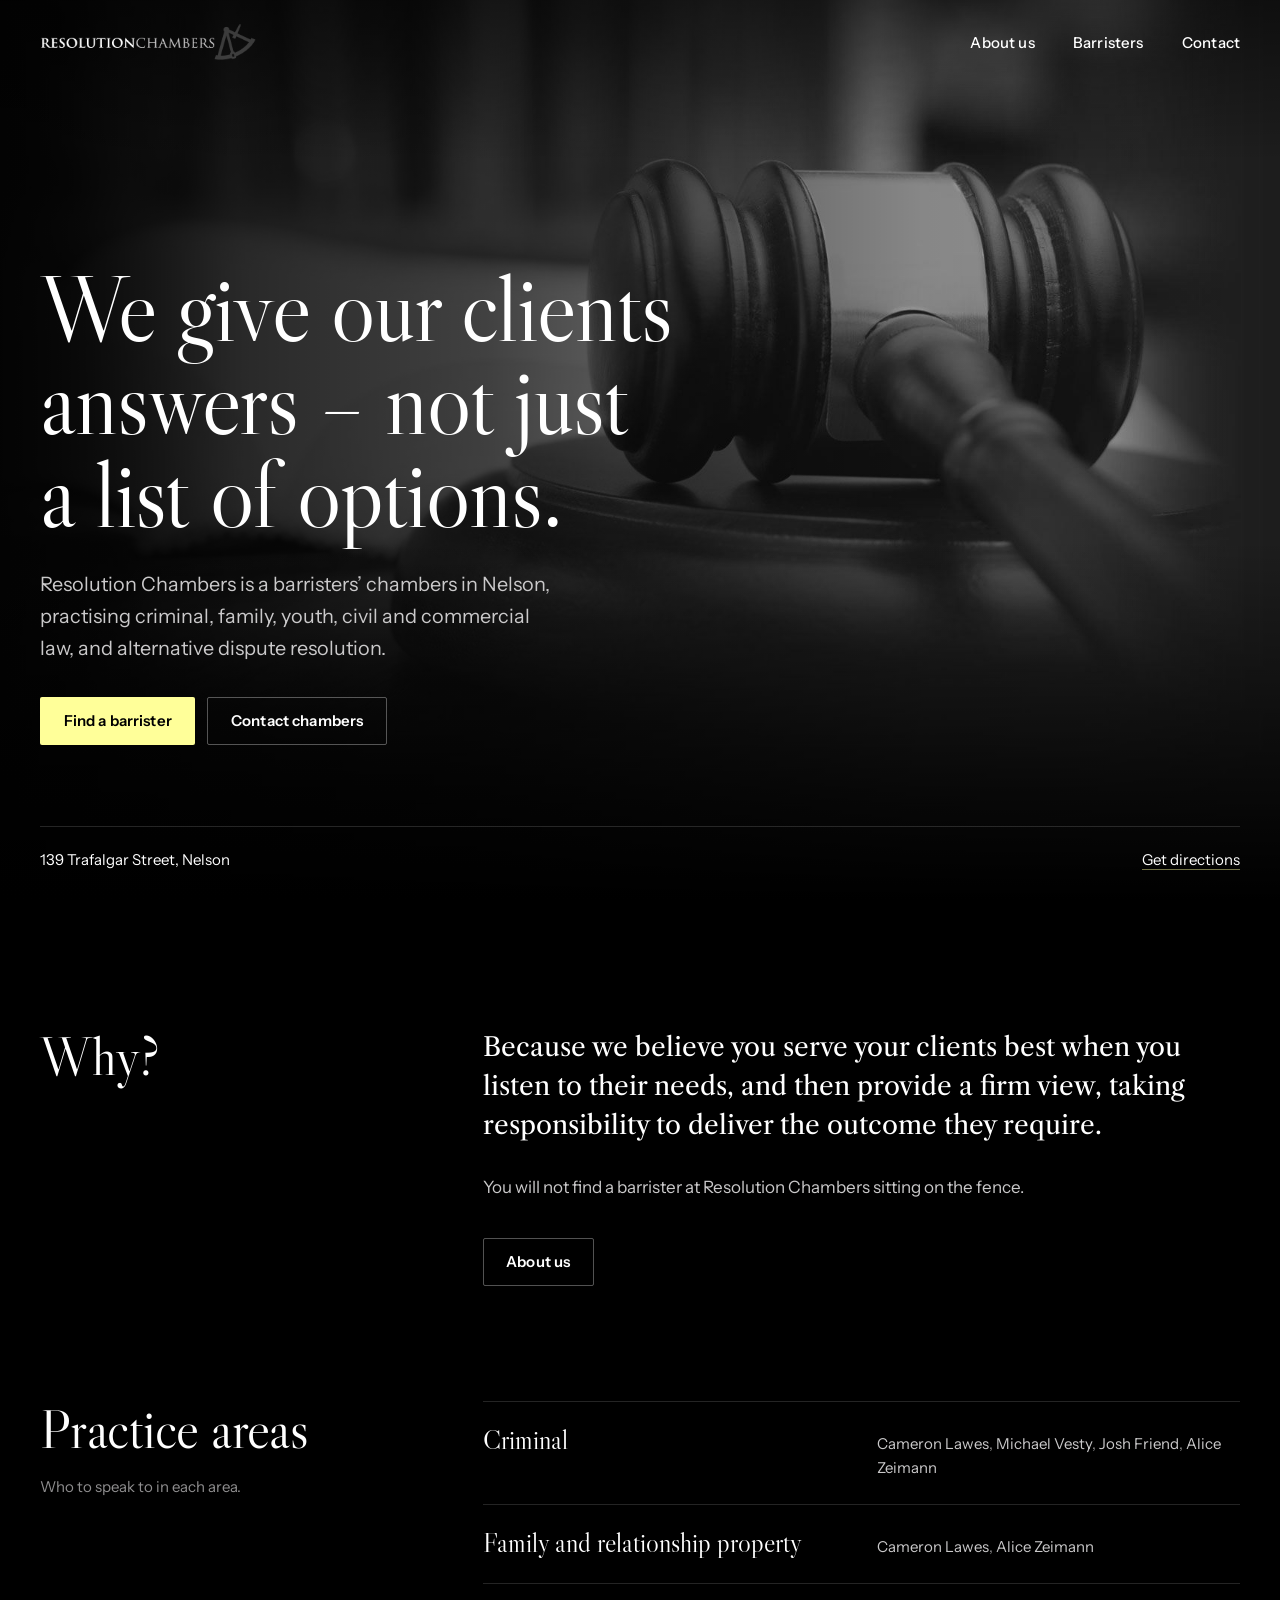
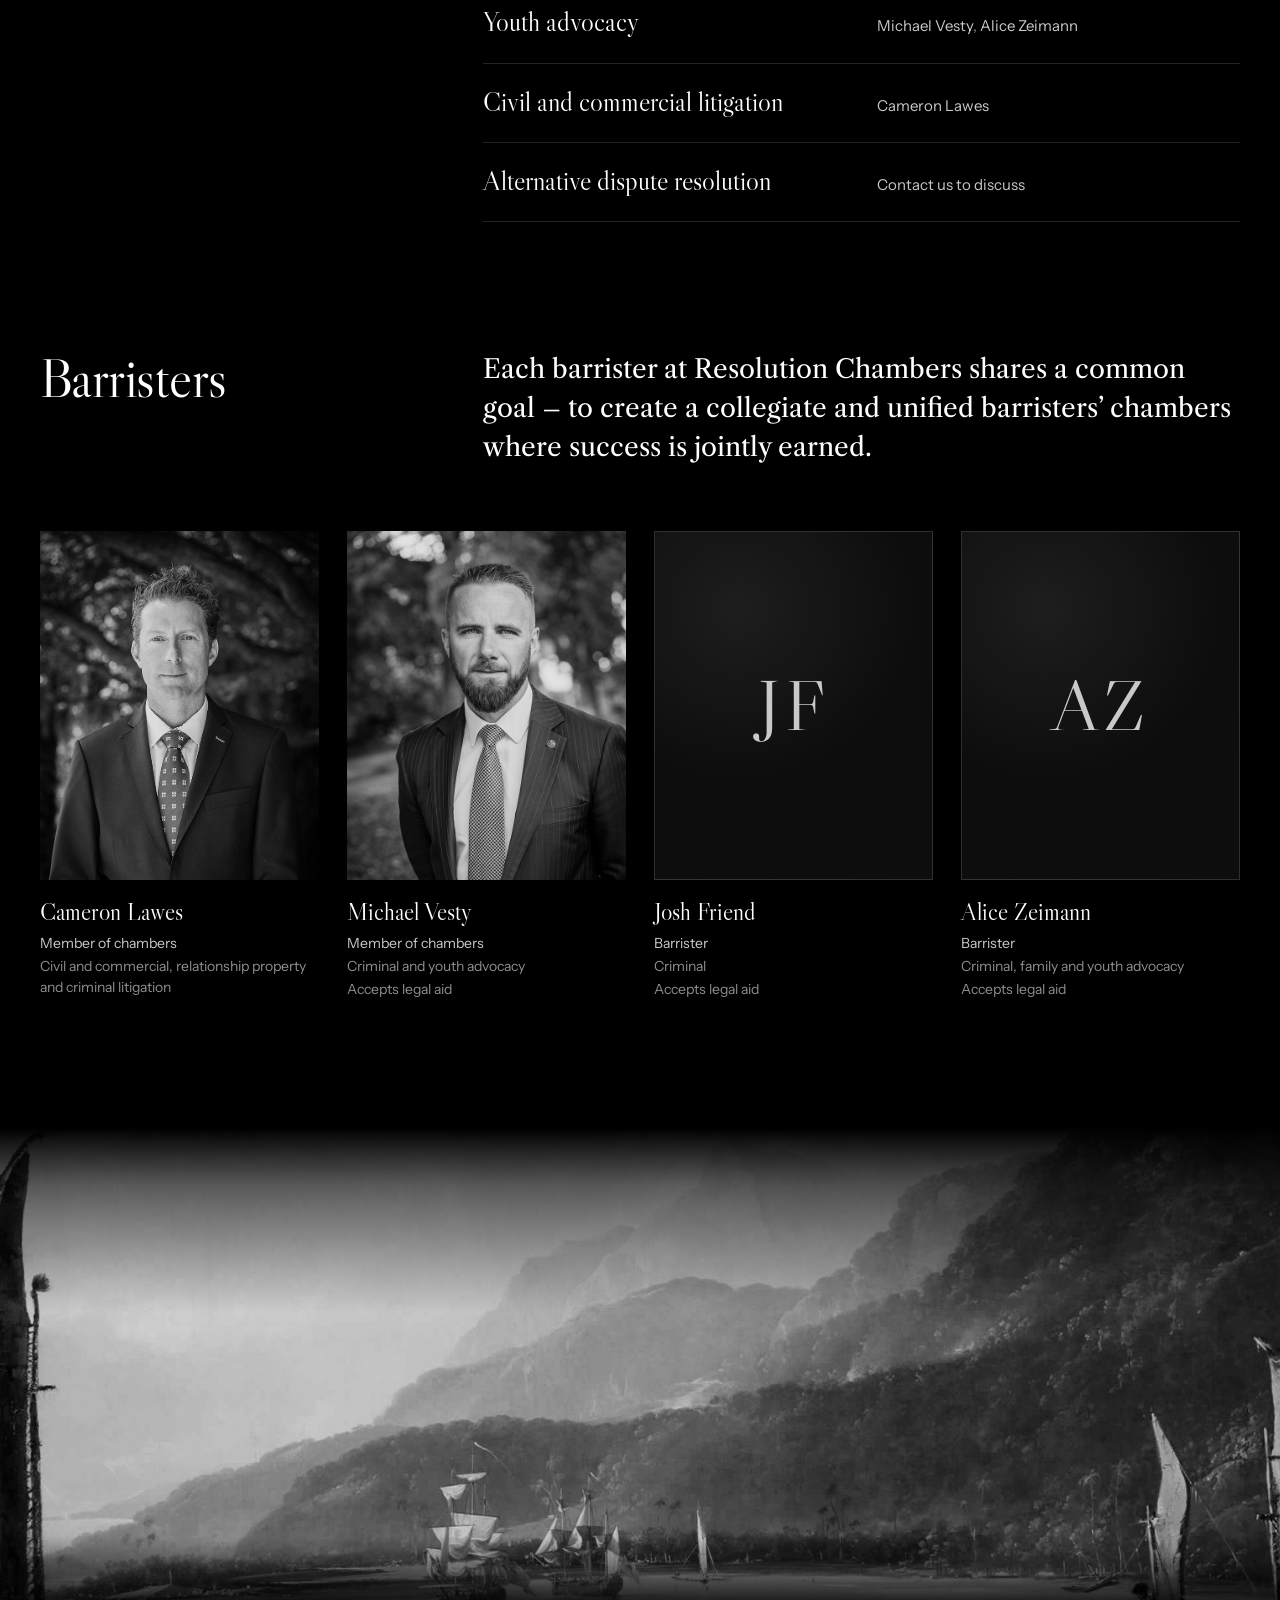
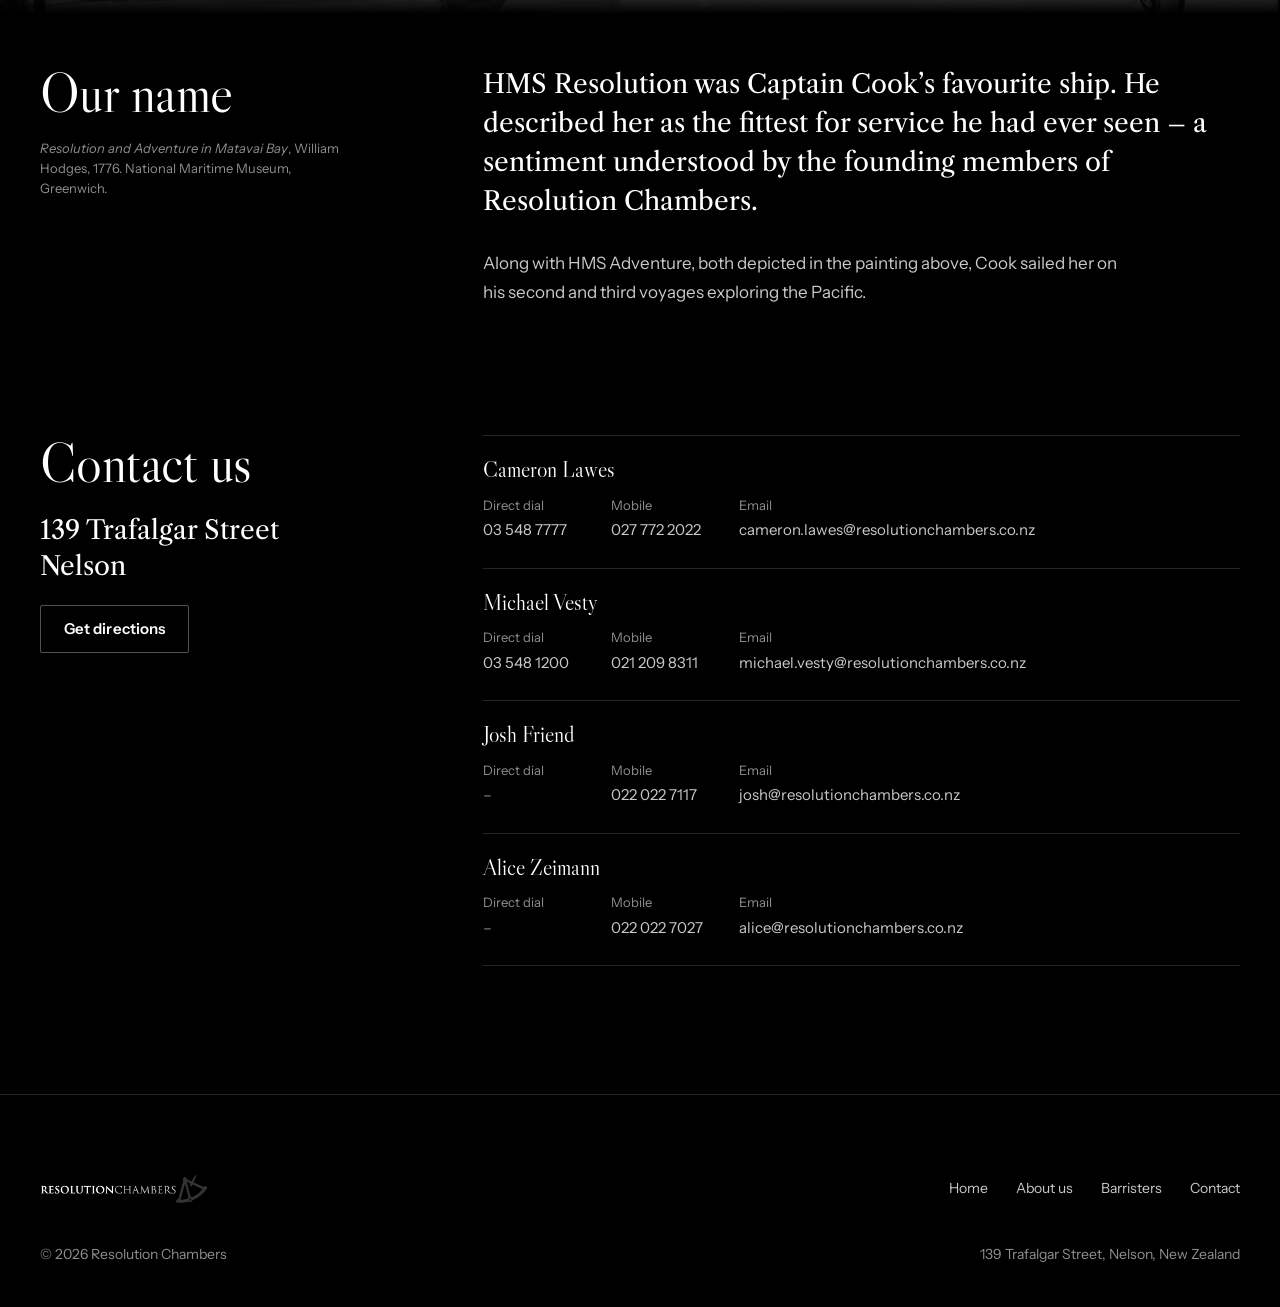
==== index.html @ 5c1d5c44 "Add Resolution Chambers website redesign Static rebuild of resolutionchambers.co.nz keeping the orig" ====
<!doctype html>
<html lang="en-NZ">
<head>
<meta charset="utf-8">
<meta name="viewport" content="width=device-width, initial-scale=1">
<title>Resolution Chambers | Barristers &amp; Lawyers, Nelson NZ</title>
<meta name="description" content="Resolution Chambers, 139 Trafalgar Street, Nelson. Barristers practising criminal, family, youth, civil and commercial law, and alternative dispute resolution.">
<link rel="canonical" href="https://www.resolutionchambers.co.nz/">
<meta property="og:type" content="website">
<meta property="og:site_name" content="Resolution Chambers">
<meta property="og:title" content="Resolution Chambers | Barristers &amp; Lawyers, Nelson NZ">
<meta property="og:description" content="Resolution Chambers, 139 Trafalgar Street, Nelson. Barristers practising criminal, family, youth, civil and commercial law, and alternative dispute resolution.">
<meta property="og:url" content="https://www.resolutionchambers.co.nz/">
<meta property="og:image" content="https://www.resolutionchambers.co.nz/assets/img/gavel.jpg">
<meta name="theme-color" content="#000000">
<meta name="google-site-verification" content="DSrnFOzZJb9479gYQ9J6IkPPPJF0Ms5piNQ1LV9JDBE">
<link rel="icon" href="assets/img/favicon.png" type="image/png">
<link rel="apple-touch-icon" href="assets/img/apple-touch-icon.png">
<link rel="preconnect" href="https://fonts.googleapis.com">
<link rel="preconnect" href="https://fonts.gstatic.com" crossorigin>
<link rel="stylesheet" href="https://fonts.googleapis.com/css2?family=Instrument+Sans:wght@400;500;600&amp;family=Libre+Caslon+Display&amp;family=Libre+Caslon+Text:ital@0;1&amp;display=swap">
<link rel="stylesheet" href="assets/css/site.css">
<script>document.documentElement.classList.add('js');setTimeout(function(){document.documentElement.classList.add('is-ready')},2000);</script>
<script src="assets/js/site.js" defer></script>
<script type="application/ld+json">{"@context": "https://schema.org", "@type": "LegalService", "name": "Resolution Chambers", "url": "https://www.resolutionchambers.co.nz/", "logo": "https://www.resolutionchambers.co.nz/assets/img/logo.png", "image": "https://www.resolutionchambers.co.nz/assets/img/gavel.jpg", "address": {"@type": "PostalAddress", "streetAddress": "139 Trafalgar Street", "addressLocality": "Nelson", "addressCountry": "NZ"}, "knowsAbout": ["Criminal law", "Family law", "Youth advocacy", "Civil litigation", "Commercial litigation", "Alternative dispute resolution"], "employee": [{"@type": "Person", "name": "Cameron Lawes", "url": "https://www.resolutionchambers.co.nz/cameron-lawes/"}, {"@type": "Person", "name": "Michael Vesty", "url": "https://www.resolutionchambers.co.nz/michael-vesty/"}, {"@type": "Person", "name": "Josh Friend", "url": "https://www.resolutionchambers.co.nz/josh-friend/"}, {"@type": "Person", "name": "Alice Zeimann", "url": "https://www.resolutionchambers.co.nz/alice-zeimann/"}]}</script>
</head>
<body>
<a class="skip" href="#main">Skip to content</a>

<header class="site-header" data-header>
  <div class="wrap header-inner">
    <a class="brand" href="./"><img src="assets/img/logo.png" alt="Resolution Chambers" width="600" height="100"></a>
    <nav class="nav" aria-label="Main">
      <ul>
          <li><a href="about-us/">About us</a></li>
          <li><a href="barristers/">Barristers</a></li>
          <li><a href="contact/">Contact</a></li>
      </ul>
    </nav>
    <button class="menu-toggle" type="button" aria-expanded="false" aria-controls="menu" data-menu-toggle>
      <span data-menu-label>Menu</span><span class="menu-icon" aria-hidden="true"></span>
    </button>
  </div>
</header>

<div class="menu" id="menu">
  <ul class="menu-links">
    <li><a href="./" aria-current="page" style="--i:0">Home</a></li>
    <li><a href="about-us/" style="--i:1">About us</a></li>
    <li><a href="barristers/" style="--i:2">Barristers</a></li>
    <li><a href="contact/" style="--i:3">Contact</a></li>
  </ul>
  <div class="menu-foot">
    <address>139 Trafalgar Street, Nelson</address>
    <a class="link" href="https://www.google.com/maps/search/?api=1&amp;query=139+Trafalgar+Street+Nelson+New+Zealand" target="_blank" rel="noopener">Get directions</a>
  </div>
</div>

<main id="main">
  <section class="hero">
    <div class="hero-media"><img src="assets/img/gavel.jpg" alt="" width="1920" height="1200" fetchpriority="high"></div>
    <div class="wrap hero-inner">
      <h1 class="hero-title">
        <span class="line"><span style="--i:0">We give our clients</span></span>
        <span class="line"><span style="--i:1">answers – not just</span></span>
        <span class="line"><span style="--i:2">a list of options.</span></span>
      </h1>
      <p class="hero-sub hero-fade">Resolution Chambers is a barristers’ chambers in Nelson, practising criminal, family, youth, civil and commercial law, and alternative dispute resolution.</p>
      <div class="btn-row hero-actions hero-fade">
        <a class="btn btn--primary" href="#barristers">Find a barrister</a>
        <a class="btn btn--ghost" href="contact/">Contact chambers</a>
      </div>
      <div class="hero-foot hero-fade">
        <address>139 Trafalgar Street, Nelson</address>
        <a class="link" href="https://www.google.com/maps/search/?api=1&amp;query=139+Trafalgar+Street+Nelson+New+Zealand" target="_blank" rel="noopener">Get directions</a>
      </div>
    </div>
  </section>

  <section class="section" aria-labelledby="why-title">
    <div class="wrap">
      <div class="split">
        <div class="split-head"><h2 id="why-title">Why?</h2></div>
        <div>
          <p class="lede">Because we believe you serve your clients best when you listen to their needs, and then provide a firm view, taking responsibility to deliver the outcome they require.</p>
          <div class="prose"><p>You will not find a barrister at Resolution Chambers sitting on the fence.</p></div>
          <div class="btn-row"><a class="btn btn--ghost" href="about-us/">About us</a></div>
        </div>
      </div>
      <div class="split">
        <div class="split-head">
          <h2>Practice areas</h2>
          <p class="note">Who to speak to in each area.</p>
        </div>
        <ul class="areas">
        <li><span class="area-name">Criminal</span><span class="area-who"><a href="cameron-lawes/">Cameron Lawes</a>, <a href="michael-vesty/">Michael Vesty</a>, <a href="josh-friend/">Josh Friend</a>, <a href="alice-zeimann/">Alice Zeimann</a></span></li>
        <li><span class="area-name">Family and relationship property</span><span class="area-who"><a href="cameron-lawes/">Cameron Lawes</a>, <a href="alice-zeimann/">Alice Zeimann</a></span></li>
        <li><span class="area-name">Youth advocacy</span><span class="area-who"><a href="michael-vesty/">Michael Vesty</a>, <a href="alice-zeimann/">Alice Zeimann</a></span></li>
        <li><span class="area-name">Civil and commercial litigation</span><span class="area-who"><a href="cameron-lawes/">Cameron Lawes</a></span></li>
        <li><span class="area-name">Alternative dispute resolution</span><span class="area-who"><a href="contact/">Contact us to discuss</a></span></li>
      </ul>
      </div>
    </div>
  </section>

  <section class="section" id="barristers" aria-labelledby="barristers-title">
    <div class="wrap">
      <div class="split">
        <div class="split-head"><h2 id="barristers-title">Barristers</h2></div>
        <p class="lede">Each barrister at Resolution Chambers shares a common goal – to create a collegiate and unified barristers’ chambers where success is jointly earned.</p>
      </div>
      <ul class="people people--four">
      <li class="person">
        <div class="portrait"><img src="assets/img/cameron-lawes.jpg" alt="" width="667" height="999" loading="lazy"></div>
        <h3 class="person-name"><a href="cameron-lawes/">Cameron Lawes</a></h3>
        <p class="person-role">Member of chambers</p>
        <p class="person-meta">Civil and commercial, relationship property and criminal litigation</p>
      </li>
      <li class="person">
        <div class="portrait"><img src="assets/img/michael-vesty.jpg" alt="" width="664" height="995" loading="lazy"></div>
        <h3 class="person-name"><a href="michael-vesty/">Michael Vesty</a></h3>
        <p class="person-role">Member of chambers</p>
        <p class="person-meta">Criminal and youth advocacy</p>
        <p class="person-meta">Accepts legal aid</p>
      </li>
      <li class="person">
        <!-- No photograph yet: replace this block with <div class="portrait"><img src="assets/img/josh-friend.jpg" alt="" width="800" height="1000"></div> -->
        <div class="portrait portrait--mono" aria-hidden="true"><span>JF</span></div>
        <h3 class="person-name"><a href="josh-friend/">Josh Friend</a></h3>
        <p class="person-role">Barrister</p>
        <p class="person-meta">Criminal</p>
        <p class="person-meta">Accepts legal aid</p>
      </li>
      <li class="person">
        <!-- No photograph yet: replace this block with <div class="portrait"><img src="assets/img/alice-zeimann.jpg" alt="" width="800" height="1000"></div> -->
        <div class="portrait portrait--mono" aria-hidden="true"><span>AZ</span></div>
        <h3 class="person-name"><a href="alice-zeimann/">Alice Zeimann</a></h3>
        <p class="person-role">Barrister</p>
        <p class="person-meta">Criminal, family and youth advocacy</p>
        <p class="person-meta">Accepts legal aid</p>
      </li>
    </ul>
    </div>
  </section>

  <section class="ship" aria-labelledby="ship-title">
    <div class="ship-media">
      <img src="assets/img/resolution-band.jpg" alt="HMS Resolution and HMS Adventure at anchor in Matavai Bay, Tahiti, beneath steep green mountains, with outrigger canoes nearby." width="2000" height="592" loading="lazy">
    </div>
    <div class="wrap split ship-body">
      <div class="split-head">
        <h2 id="ship-title">Our name</h2>
        <p class="caption"><em>Resolution and Adventure in Matavai Bay</em>, William Hodges, 1776. National Maritime Museum, Greenwich.</p>
      </div>
      <div>
        <p class="lede">HMS Resolution was Captain Cook’s favourite ship. He described her as the fittest for service he had ever seen – a sentiment understood by the founding members of Resolution Chambers.</p>
        <div class="prose"><p>Along with HMS Adventure, both depicted in the painting above, Cook sailed her on his second and third voyages exploring the Pacific.</p></div>
      </div>
    </div>
  </section>

  <section class="section" aria-labelledby="contact-title">
    <div class="wrap split">
      <div class="split-head visit">
        <h2 id="contact-title">Contact us</h2>
        <address>139 Trafalgar Street<br>Nelson</address>
        <div class="btn-row"><a class="btn btn--ghost" href="https://www.google.com/maps/search/?api=1&amp;query=139+Trafalgar+Street+Nelson+New+Zealand" target="_blank" rel="noopener">Get directions</a></div>
      </div>
      <div class="directory-wrap">
        <div class="dir-head" aria-hidden="true"><span>Barrister</span><span>Direct dial</span><span>Mobile</span><span>Email</span></div>
        <ul class="directory">
        <li class="dir-row">
          <p class="dir-name"><a href="cameron-lawes/">Cameron Lawes</a></p>
          <p class="dir-item"><span class="dir-label">Direct dial</span><a href="tel:+6435487777">03 548 7777</a></p>
          <p class="dir-item"><span class="dir-label">Mobile</span><a href="tel:+64277722022">027 772 2022</a></p>
          <p class="dir-item dir-item--email"><span class="dir-label">Email</span><a href="mailto:cameron.lawes@resolutionchambers.co.nz">cameron.lawes@resolutionchambers.co.nz</a></p>
        </li>
        <li class="dir-row">
          <p class="dir-name"><a href="michael-vesty/">Michael Vesty</a></p>
          <p class="dir-item"><span class="dir-label">Direct dial</span><a href="tel:+6435481200">03 548 1200</a></p>
          <p class="dir-item"><span class="dir-label">Mobile</span><a href="tel:+64212098311">021 209 8311</a></p>
          <p class="dir-item dir-item--email"><span class="dir-label">Email</span><a href="mailto:michael.vesty@resolutionchambers.co.nz">michael.vesty@resolutionchambers.co.nz</a></p>
        </li>
        <li class="dir-row">
          <p class="dir-name"><a href="josh-friend/">Josh Friend</a></p>
          <p class="dir-item dir-item--empty"><span class="dir-label">Direct dial</span><span>–</span></p>
          <p class="dir-item"><span class="dir-label">Mobile</span><a href="tel:+64220227117">022 022 7117</a></p>
          <p class="dir-item dir-item--email"><span class="dir-label">Email</span><a href="mailto:josh@resolutionchambers.co.nz">josh@resolutionchambers.co.nz</a></p>
        </li>
        <li class="dir-row">
          <p class="dir-name"><a href="alice-zeimann/">Alice Zeimann</a></p>
          <p class="dir-item dir-item--empty"><span class="dir-label">Direct dial</span><span>–</span></p>
          <p class="dir-item"><span class="dir-label">Mobile</span><a href="tel:+64220227027">022 022 7027</a></p>
          <p class="dir-item dir-item--email"><span class="dir-label">Email</span><a href="mailto:alice@resolutionchambers.co.nz">alice@resolutionchambers.co.nz</a></p>
        </li>
        </ul>
      </div>
    </div>
  </section>
</main>

<footer class="site-footer">
  <div class="wrap">
    <div class="footer-top">
      <a class="brand" href="./"><img src="assets/img/logo.png" alt="Resolution Chambers" width="600" height="100" loading="lazy"></a>
      <nav class="footer-nav" aria-label="Footer">
        <ul>
          <li><a href="./">Home</a></li>
          <li><a href="about-us/">About us</a></li>
          <li><a href="barristers/">Barristers</a></li>
          <li><a href="contact/">Contact</a></li>
        </ul>
      </nav>
    </div>
    <div class="footer-bottom">
      <p>© 2026 Resolution Chambers</p>
      <address>139 Trafalgar Street, Nelson, New Zealand</address>
    </div>
  </div>
</footer>
</body>
</html>
---- assets/css/site.css ----
/* ==========================================================================
   Resolution Chambers
   Palette carried over from the original site: black, white, logo grey and
   the pale yellow accent. Yellow is reserved for "you are here" and actions.
   ========================================================================== */

:root {
  --black: #000;
  --raised: #141414;
  --white: #fff;
  --stone: #cac9ca;        /* the grey of "CHAMBERS" in the logo */
  --ash: #8f8e8f;
  --lemon: #ffff99;        /* original accent */
  --rule: rgba(255, 255, 255, 0.14);
  --rule-strong: rgba(255, 255, 255, 0.32);

  --display: "Libre Caslon Display", "Libre Caslon Text", Georgia, "Times New Roman", serif;
  --serif: "Libre Caslon Text", Georgia, "Times New Roman", serif;
  --sans: "Instrument Sans", system-ui, -apple-system, "Segoe UI", Roboto, sans-serif;

  --h1: clamp(2.875rem, 1.5rem + 5.4vw, 6.25rem);
  --h2: clamp(2.125rem, 1.55rem + 2.3vw, 3.5rem);
  --h3: clamp(1.375rem, 1.2rem + 0.6vw, 1.75rem);
  --lede: clamp(1.25rem, 1.1rem + 0.7vw, 1.625rem);

  --wrap: 1240px;
  --gutter: clamp(16px, 4vw, 40px);
  --section: clamp(72px, 10vw, 144px);
  --header-h: 72px;

  --ease-out: cubic-bezier(0.22, 1, 0.36, 1);
  --ease-in: cubic-bezier(0.55, 0, 1, 0.45);
}

@media (min-width: 768px) {
  :root { --header-h: 84px; }
}

/* Base ------------------------------------------------------------------- */

*, *::before, *::after { box-sizing: border-box; }

html {
  -webkit-text-size-adjust: 100%;
  text-size-adjust: 100%;
  background: var(--black);
}

body {
  margin: 0;
  background: var(--black);
  color: var(--stone);
  font: 400 1.0625rem/1.7 var(--sans);
  -webkit-font-smoothing: antialiased;
  -moz-osx-font-smoothing: grayscale;
  overflow-x: clip;
}

img { display: block; max-width: 100%; height: auto; }
a { color: inherit; }
p, figure, blockquote, address { margin: 0; }
address { font-style: normal; }

h1, h2, h3 {
  margin: 0;
  color: var(--white);
  font-family: var(--display);
  font-weight: 400;
  text-wrap: balance;
}

::selection { background: var(--lemon); color: var(--black); }

:focus-visible {
  outline: 2px solid var(--lemon);
  outline-offset: 4px;
  border-radius: 1px;
}

.sr-only {
  position: absolute !important;
  width: 1px; height: 1px;
  padding: 0; margin: -1px;
  overflow: hidden; clip: rect(0 0 0 0);
  white-space: nowrap; border: 0;
}

.skip {
  position: fixed;
  top: 12px; left: 12px;
  z-index: 100;
  padding: 10px 16px;
  background: var(--lemon);
  color: var(--black);
  font-weight: 600;
  text-decoration: none;
  transform: translateY(-160%);
  transition: transform 0.2s var(--ease-out);
}
.skip:focus-visible { transform: none; }

.wrap {
  width: 100%;
  max-width: calc(var(--wrap) + var(--gutter) * 2);
  margin-inline: auto;
  padding-inline: var(--gutter);
}

/* Page-to-page cross-fade (browsers without support just navigate) */
@view-transition { navigation: auto; }
::view-transition-old(root) { animation: vt-out 0.18s var(--ease-in) both; }
::view-transition-new(root) { animation: vt-in 0.36s var(--ease-out) both; }
@keyframes vt-out { to { opacity: 0; } }
@keyframes vt-in { from { opacity: 0; } }

/* Links & buttons ---------------------------------------------------------- */

.link,
.prose a {
  color: var(--white);
  text-decoration: underline;
  text-decoration-thickness: 1px;
  text-underline-offset: 0.24em;
  text-decoration-color: rgba(255, 255, 153, 0.45);
  transition: text-decoration-color 0.2s ease;
}

@media (hover: hover) {
  .link:hover,
  .prose a:hover { text-decoration-color: var(--lemon); }
}

.btn {
  display: inline-flex;
  align-items: center;
  justify-content: center;
  min-height: 48px;
  max-width: 100%;
  padding: 0.8em 1.5em;
  border: 1px solid transparent;
  border-radius: 2px;
  font: 600 0.9375rem/1.2 var(--sans);
  letter-spacing: 0.01em;
  text-decoration: none;
  white-space: nowrap;
  cursor: pointer;
  transition: transform 0.16s var(--ease-out), background-color 0.2s ease, border-color 0.2s ease;
}

.btn:active { transform: translateY(1px) scale(0.985); }

.btn--primary { background: var(--lemon); color: var(--black); }
.btn--ghost { border-color: var(--rule-strong); color: var(--white); }

@media (hover: hover) {
  .btn--primary:hover { background: var(--white); }
  .btn--ghost:hover { border-color: var(--white); background: rgba(255, 255, 255, 0.06); }
}

.btn-row {
  display: flex;
  flex-wrap: wrap;
  gap: 12px;
}

/* Header ------------------------------------------------------------------ */

.site-header {
  position: fixed;
  inset: 0 0 auto;
  z-index: 50;
  view-transition-name: site-header;
}

.site-header::before {
  content: "";
  position: absolute;
  inset: 0;
  z-index: -1;
  background: rgba(0, 0, 0, 0.8);
  -webkit-backdrop-filter: saturate(1.1) blur(14px);
  backdrop-filter: saturate(1.1) blur(14px);
  border-bottom: 1px solid var(--rule);
  opacity: 0;
  transition: opacity 0.35s var(--ease-out);
}

.site-header.is-scrolled::before { opacity: 1; }
.menu-open .site-header::before { opacity: 0; }

.header-inner {
  display: flex;
  align-items: center;
  justify-content: space-between;
  gap: 24px;
  height: var(--header-h);
}

.brand {
  display: inline-flex;
  align-items: center;
  min-height: 44px;
  flex-shrink: 1;
  min-width: 0;
}

.brand img {
  height: 28px;
  width: auto;
}

@media (min-width: 768px) {
  .brand img { height: 36px; }
}

.nav { display: none; }

.nav ul {
  display: flex;
  gap: clamp(24px, 3vw, 44px);
  margin: 0;
  padding: 0;
  list-style: none;
}

.nav a {
  position: relative;
  display: inline-flex;
  align-items: center;
  min-height: 44px;
  color: var(--white);
  font: 500 0.9375rem/1 var(--sans);
  letter-spacing: 0.01em;
  text-decoration: none;
}

/* The original site marked the current page with a yellow underline; kept. */
.nav a::after {
  content: "";
  position: absolute;
  left: 0; right: 0; bottom: 7px;
  height: 2px;
  background: var(--lemon);
  transform: scaleX(0);
  transform-origin: left center;
  transition: transform 0.35s var(--ease-out);
}

.nav a[aria-current]::after { transform: scaleX(1); }

@media (hover: hover) {
  .nav a:hover::after { transform: scaleX(1); }
}

.nav a:active { opacity: 0.7; }

.menu-toggle {
  display: inline-flex;
  align-items: center;
  gap: 12px;
  min-height: 44px;
  margin-right: -4px;
  padding: 0 4px;
  border: 0;
  background: none;
  color: var(--white);
  font: 500 0.9375rem/1 var(--sans);
  cursor: pointer;
}

.menu-icon {
  position: relative;
  width: 22px;
  height: 10px;
}

.menu-icon::before,
.menu-icon::after {
  content: "";
  position: absolute;
  left: 0;
  width: 100%;
  height: 1.5px;
  background: currentColor;
  transition: transform 0.35s var(--ease-out);
}

.menu-icon::before { top: 0; }
.menu-icon::after { bottom: 0; }

.menu-toggle[aria-expanded="true"] .menu-icon::before { transform: translateY(4.25px) rotate(45deg); }
.menu-toggle[aria-expanded="true"] .menu-icon::after { transform: translateY(-4.25px) rotate(-45deg); }

@media (min-width: 768px) {
  .nav { display: block; }
  .menu-toggle { display: none; }
}

/* Mobile menu ------------------------------------------------------------- */

.menu {
  position: fixed;
  inset: 0;
  z-index: 40;
  display: flex;
  flex-direction: column;
  justify-content: space-between;
  gap: 32px;
  padding: calc(var(--header-h) + 24px) var(--gutter) 32px;
  background: var(--black);
  overflow-y: auto;
  opacity: 0;
  visibility: hidden;
  transition: opacity 0.2s var(--ease-in), visibility 0s linear 0.2s;
}

.menu.is-open {
  opacity: 1;
  visibility: visible;
  transition: opacity 0.3s var(--ease-out), visibility 0s;
}

.menu-links {
  margin: 0;
  padding: 0;
  list-style: none;
}

.menu-links a {
  display: inline-block;
  padding: 6px 0;
  color: var(--white);
  font: 400 clamp(2.25rem, 9vw, 3rem)/1.15 var(--display);
  text-decoration: none;
  opacity: 0;
  transform: translateY(14px);
  transition: opacity 0.2s var(--ease-in), transform 0.2s var(--ease-in);
}

.menu-links a[aria-current] {
  text-decoration: underline;
  text-decoration-color: var(--lemon);
  text-decoration-thickness: 2px;
  text-underline-offset: 0.2em;
}

.menu.is-open .menu-links a {
  opacity: 1;
  transform: none;
  transition: opacity 0.5s var(--ease-out), transform 0.5s var(--ease-out);
  transition-delay: calc(var(--i, 0) * 45ms + 60ms);
}

.menu-foot {
  display: grid;
  gap: 16px;
  padding-top: 24px;
  border-top: 1px solid var(--rule);
  font-size: 0.9375rem;
}

@media (min-width: 768px) {
  .menu { display: none; }
}

/* Hero -------------------------------------------------------------------- */

.hero {
  position: relative;
  isolation: isolate;
  display: flex;
  align-items: flex-end;
  min-height: max(620px, min(100svh, 1000px));
  overflow: hidden;
}

.hero-media {
  position: absolute;
  inset: 0;
  z-index: -1;
}

.hero-media img {
  width: 100%;
  height: 100%;
  object-fit: cover;
  object-position: 72% 30%;
}

.hero-media::after {
  content: "";
  position: absolute;
  inset: 0;
  background:
    linear-gradient(180deg, rgba(0, 0, 0, 0.55) 0%, rgba(0, 0, 0, 0) 20%, rgba(0, 0, 0, 0.35) 55%, #000 100%),
    linear-gradient(90deg, rgba(0, 0, 0, 0.7) 0%, rgba(0, 0, 0, 0.25) 60%, rgba(0, 0, 0, 0) 100%);
}

@media (min-width: 900px) {
  .hero-media::after {
    background:
      linear-gradient(180deg, rgba(0, 0, 0, 0.5) 0%, rgba(0, 0, 0, 0) 18%, rgba(0, 0, 0, 0) 60%, #000 100%),
      linear-gradient(90deg, rgba(0, 0, 0, 0.9) 0%, rgba(0, 0, 0, 0.62) 38%, rgba(0, 0, 0, 0.1) 72%, rgba(0, 0, 0, 0) 100%);
  }
}

.hero-inner {
  padding-top: calc(var(--header-h) + 48px);
}

.hero-title {
  font-size: var(--h1);
  line-height: 1;
  letter-spacing: -0.012em;
  text-wrap: initial;
}

.hero-title .line {
  display: block;
  overflow: hidden;
  padding-bottom: 0.1em;
  margin-bottom: -0.1em;
}

.hero-title .line > span { display: block; }

.hero-sub {
  max-width: 40ch;
  margin-top: 28px;
  font-size: clamp(1.0625rem, 1rem + 0.3vw, 1.25rem);
  line-height: 1.6;
}

.hero-actions { margin-top: 32px; }

.hero-foot {
  display: flex;
  flex-wrap: wrap;
  justify-content: space-between;
  gap: 8px 24px;
  margin-top: clamp(56px, 9vh, 104px);
  padding: 20px 0 28px;
  border-top: 1px solid var(--rule);
  font-size: 0.9375rem;
}

.hero-foot address { color: var(--white); }

/* Hero entrance: the one orchestrated moment on the site */
.js .hero-title .line > span { transform: translateY(105%); }
.js .hero-fade { opacity: 0; transform: translateY(10px); }
.js .hero-media img { transform: scale(1.06); }

.js.is-ready .hero-title .line > span {
  transform: none;
  transition: transform 1.1s var(--ease-out);
  transition-delay: calc(var(--i, 0) * 90ms + 80ms);
}

.js.is-ready .hero-fade {
  opacity: 1;
  transform: none;
  transition: opacity 0.9s var(--ease-out) 0.55s, transform 0.9s var(--ease-out) 0.55s;
}

.js.is-ready .hero-media img {
  transform: none;
  transition: transform 2.6s var(--ease-out);
}

/* Inner page head --------------------------------------------------------- */

.page-head {
  position: relative;
  isolation: isolate;
  display: flex;
  align-items: flex-end;
  min-height: clamp(400px, 60vh, 620px);
  padding: calc(var(--header-h) + 48px) 0 clamp(48px, 6vw, 80px);
  overflow: hidden;
}

.page-head-media {
  position: absolute;
  inset: 0;
  z-index: -1;
}

.page-head-media img {
  width: 100%;
  height: 100%;
  object-fit: cover;
  object-position: 0% 40%;
  transform: scaleX(-1);   /* puts the scales on the right, away from the text */
}

.page-head-media::after {
  content: "";
  position: absolute;
  inset: 0;
  background: linear-gradient(180deg, rgba(0, 0, 0, 0.35) 0%, rgba(0, 0, 0, 0) 40%, #000 100%);
}

.page-head h1 {
  font-size: var(--h1);
  line-height: 1;
  letter-spacing: -0.012em;
}

.page-head .lede { margin-top: 24px; max-width: 30em; }

/* Sections & editorial grid ---------------------------------------------- */

.section { padding-block: var(--section); }
.section + .section { padding-top: 0; }
.page-head + .section { padding-top: clamp(40px, 6vw, 88px); }

[id] { scroll-margin-top: calc(var(--header-h) + 16px); }

@media (prefers-reduced-motion: no-preference) {
  html { scroll-behavior: smooth; }
}

.split {
  display: grid;
  gap: 28px 64px;
}

.split + .split { margin-top: clamp(72px, 9vw, 128px); }

@media (min-width: 960px) {
  .split { grid-template-columns: minmax(0, 4fr) minmax(0, 8fr); }
}

.split-head h2 {
  font-size: var(--h2);
  line-height: 1.05;
  letter-spacing: -0.01em;
}

.split-head .note {
  margin-top: 16px;
  max-width: 30ch;
  color: var(--ash);
  font-size: 0.9375rem;
}

.lede {
  color: var(--white);
  font-family: var(--serif);
  font-size: var(--lede);
  line-height: 1.5;
  max-width: 32em;
}

.prose { max-width: 38em; }
.prose p + p,
.prose p + ul,
.prose ul + p { margin-top: 1.1em; }
.lede + .prose { margin-top: 28px; }
.prose + .btn-row,
.lede + .btn-row { margin-top: 36px; }

.prose h2 {
  margin: 2.2em 0 0.7em;
  font-size: var(--h3);
  line-height: 1.2;
}

.prose > h2:first-child { margin-top: 0; }

.prose ul {
  margin: 0;
  padding: 0;
  list-style: none;
}

.prose li {
  position: relative;
  padding-left: 1.4em;
}

.prose li + li { margin-top: 0.6em; }

.prose li::before {
  content: "";
  position: absolute;
  left: 0;
  top: 0.85em;
  width: 0.7em;
  height: 1px;
  background: var(--ash);
}

/* Practice areas ----------------------------------------------------------- */

.areas {
  margin: 0;
  padding: 0;
  list-style: none;
  border-top: 1px solid var(--rule);
}

.areas li {
  display: grid;
  gap: 6px 32px;
  padding: 22px 0 24px;
  border-bottom: 1px solid var(--rule);
}

@media (min-width: 640px) {
  .areas li {
    grid-template-columns: minmax(0, 1fr) minmax(0, 1fr);
    align-items: baseline;
  }
}

.area-name {
  color: var(--white);
  font: 400 var(--h3)/1.2 var(--display);
}

.area-who {
  color: var(--ash);
  font-size: 0.9375rem;
  line-height: 1.6;
}

.area-who a {
  color: var(--stone);
  text-decoration: none;
  background-image: linear-gradient(var(--lemon), var(--lemon));
  background-size: 0% 1px;
  background-position: 0 100%;
  background-repeat: no-repeat;
  transition: background-size 0.3s var(--ease-out);
}

@media (hover: hover) {
  .area-who a:hover { color: var(--white); background-size: 100% 1px; }
}

/* Barristers --------------------------------------------------------------- */

.people {
  display: grid;
  grid-template-columns: repeat(2, minmax(0, 1fr));
  gap: 44px 16px;
  margin: 0;
  padding: 0;
  list-style: none;
}

@media (min-width: 900px) {
  .people { gap: 56px 28px; }
  .people--four { grid-template-columns: repeat(4, minmax(0, 1fr)); }
  .people--three { grid-template-columns: repeat(3, minmax(0, 1fr)); }
}

.split + .people { margin-top: clamp(40px, 5vw, 64px); }

.person { position: relative; }

.portrait {
  position: relative;
  aspect-ratio: 4 / 5;
  overflow: hidden;
  background: var(--raised);
}

.portrait img {
  width: 100%;
  height: 100%;
  object-fit: cover;
  object-position: 50% 14%;
  filter: brightness(0.9);
  transition: filter 0.5s var(--ease-out);
}

/* Stand-in for barristers without a photograph yet */
.portrait--mono {
  display: grid;
  place-items: center;
  border: 1px solid var(--rule);
  background:
    radial-gradient(90% 70% at 30% 22%, rgba(255, 255, 255, 0.07) 0%, rgba(255, 255, 255, 0) 70%),
    #0d0d0d;
}

.portrait--mono span {
  color: var(--stone);
  font: 400 clamp(2.5rem, 7vw, 4.5rem)/1 var(--display);
  letter-spacing: 0.06em;
}

.person-name {
  margin-top: 18px;
  font-size: clamp(1.25rem, 1.1rem + 0.5vw, 1.625rem);
  line-height: 1.2;
}

.person-name a {
  color: var(--white);
  text-decoration: none;
  text-decoration-thickness: 1px;
  text-underline-offset: 0.2em;
  text-decoration-color: var(--lemon);
}

.person-name a::after {
  content: "";
  position: absolute;
  inset: 0;
}

.person-role {
  margin-top: 6px;
  color: var(--stone);
  font-size: 0.875rem;
  line-height: 1.5;
}

.person-meta {
  margin-top: 2px;
  color: var(--ash);
  font-size: 0.875rem;
  line-height: 1.5;
}

@media (hover: hover) {
  .person:hover .portrait img { filter: brightness(1); }
  .person:hover .person-name a { text-decoration-line: underline; }
}

.person:has(a:focus-visible) .portrait { outline: 2px solid var(--lemon); outline-offset: 4px; }
.person-name a:focus-visible { outline: none; }

/* The ship ----------------------------------------------------------------- */

.ship-media {
  position: relative;
  height: clamp(240px, 38vw, 580px);
}

.ship-media img {
  width: 100%;
  height: 100%;
  object-fit: cover;
  object-position: 40% 70%;
  filter: brightness(0.8) contrast(1.06);
}

.ship-media::after {
  content: "";
  position: absolute;
  inset: 0;
  background: linear-gradient(180deg, #000 0%, rgba(0, 0, 0, 0.55) 12%, rgba(0, 0, 0, 0) 38%, rgba(0, 0, 0, 0) 84%, #000 100%);
}

.caption {
  margin-top: 16px;
  max-width: 34ch;
  color: var(--ash);
  font-size: 0.8125rem;
  line-height: 1.55;
}

.ship-body { padding-top: clamp(32px, 4vw, 56px); }

/* Directory of direct lines ---------------------------------------------- */

.directory-wrap { container-type: inline-size; }

.directory {
  margin: 0;
  padding: 0;
  list-style: none;
  border-top: 1px solid var(--rule);
}

.dir-head { display: none; }

.dir-row {
  display: grid;
  grid-template-columns: repeat(2, minmax(0, 1fr));
  gap: 12px 16px;
  padding: 20px 0 22px;
  border-bottom: 1px solid var(--rule);
}

.dir-name {
  grid-column: 1 / -1;
  color: var(--white);
  font: 400 1.375rem/1.25 var(--display);
}

.dir-name a { text-decoration: none; }

@media (hover: hover) {
  .dir-name a:hover {
    text-decoration: underline;
    text-decoration-color: var(--lemon);
    text-decoration-thickness: 1px;
    text-underline-offset: 0.2em;
  }
}

.dir-item {
  display: grid;
  min-width: 0;
  font-size: 0.9375rem;
  line-height: 1.5;
}

.dir-item--email { grid-column: 1 / -1; }
.dir-item--empty { display: none; }

.dir-label {
  color: var(--ash);
  font-size: 0.8125rem;
}

.dir-item a {
  justify-self: start;
  padding-block: 4px;
  color: var(--stone);
  text-decoration: none;
  overflow-wrap: anywhere;
}

@media (hover: hover) {
  .dir-item a:hover {
    color: var(--white);
    text-decoration: underline;
    text-decoration-color: var(--lemon);
    text-underline-offset: 0.22em;
  }
}

@container (min-width: 540px) {
  .dir-row { grid-template-columns: 7rem 7rem minmax(0, 1fr); }
  .dir-item--email { grid-column: auto; }
  .dir-item--empty { display: grid; color: var(--ash); }
}

@container (min-width: 760px) {
  .dir-head,
  .dir-row {
    display: grid;
    grid-template-columns: minmax(0, 1fr) 7rem 7rem 19.5rem;
    gap: 24px;
    align-items: center;
  }

  .dir-head {
    padding: 0 0 12px;
    color: var(--ash);
    font-size: 0.8125rem;
  }

  .directory { border-top: 0; }
  .dir-head { border-bottom: 1px solid var(--rule); }
  .dir-row { padding: 16px 0; }
  .dir-name { grid-column: auto; font-size: 1.25rem; }
  .dir-item--email { grid-column: auto; }
  .dir-item--empty { display: grid; color: var(--ash); }
  .dir-label { position: absolute; width: 1px; height: 1px; overflow: hidden; clip: rect(0 0 0 0); white-space: nowrap; }
}

.visit {
  display: grid;
  gap: 20px;
  align-content: start;
}

.visit address {
  color: var(--white);
  font: 400 var(--lede)/1.4 var(--serif);
}

/* Contact page map --------------------------------------------------------- */

.map {
  position: relative;
  aspect-ratio: 4 / 3;
  overflow: hidden;
  border: 1px solid var(--rule);
  background: var(--raised);
}

@media (min-width: 960px) {
  .map { aspect-ratio: 16 / 10; }
}

.map iframe {
  position: absolute;
  inset: 0;
  width: 100%;
  height: 100%;
  border: 0;
  filter: grayscale(1) invert(0.9) contrast(0.9) brightness(0.95);
}

/* Profile ------------------------------------------------------------------ */

.profile {
  padding-top: calc(var(--header-h) + clamp(28px, 5vw, 64px));
  padding-bottom: var(--section);
}

.crumbs {
  margin-bottom: clamp(28px, 5vw, 56px);
  color: var(--ash);
  font-size: 0.875rem;
}

.crumbs ol {
  display: flex;
  flex-wrap: wrap;
  gap: 8px;
  margin: 0;
  padding: 0;
  list-style: none;
}

.crumbs li + li::before {
  content: "/";
  margin-right: 8px;
  color: var(--rule-strong);
}

.crumbs a {
  color: var(--stone);
  text-decoration: none;
}

@media (hover: hover) {
  .crumbs a:hover { color: var(--white); text-decoration: underline; text-decoration-color: var(--lemon); text-underline-offset: 0.22em; }
}

.profile-grid {
  display: grid;
  gap: 40px;
  grid-template-areas: "intro" "aside" "body";
}

.profile-intro { grid-area: intro; }
.profile-aside { grid-area: aside; }
.profile-body { grid-area: body; }

@media (min-width: 960px) {
  .profile-grid {
    grid-template-columns: minmax(0, 4fr) minmax(0, 7fr);
    grid-template-areas:
      "aside intro"
      "aside body";
    grid-template-rows: auto 1fr;
    column-gap: clamp(56px, 7vw, 112px);
    row-gap: 48px;
  }

  .profile-aside {
    position: sticky;
    top: calc(var(--header-h) + 28px);
    align-self: start;
  }
}

.profile-intro h1 {
  font-size: clamp(2.75rem, 1.5rem + 4.4vw, 5.25rem);
  line-height: 1;
  letter-spacing: -0.012em;
}

.profile-role {
  margin-top: 14px;
  color: var(--stone);
  font-size: 1.0625rem;
}

.profile-intro .btn-row { margin-top: 28px; }

.practice {
  margin-top: 36px;
}

.practice h2 {
  margin-bottom: 12px;
  color: var(--ash);
  font: 500 0.875rem/1.4 var(--sans);
}

.practice ul {
  margin: 0;
  padding: 0;
  list-style: none;
  border-top: 1px solid var(--rule);
}

.practice li {
  padding: 12px 0;
  border-bottom: 1px solid var(--rule);
  color: var(--white);
  font: 400 1.25rem/1.35 var(--serif);
}

.profile-aside .portrait { aspect-ratio: 1 / 1.07; max-width: 320px; }

@media (min-width: 960px) {
  .profile-aside .portrait { max-width: none; }
}
.profile-aside .portrait img { object-position: 50% 20%; filter: none; }

.contact-list {
  margin: 24px 0 0;
  border-top: 1px solid var(--rule);
}

.contact-list div {
  display: flex;
  flex-wrap: wrap;
  gap: 2px 16px;
  padding: 10px 0;
  border-bottom: 1px solid var(--rule);
  font-size: 0.9375rem;
}

.contact-list dt {
  flex: 0 0 6.5em;
  color: var(--ash);
}

.contact-list dd {
  flex: 1 1 max-content;
  margin: 0;
  min-width: 0;
  overflow-wrap: anywhere;
}

.contact-list a {
  color: var(--stone);
  text-decoration: none;
}

@media (hover: hover) {
  .contact-list a:hover { color: var(--white); text-decoration: underline; text-decoration-color: var(--lemon); text-underline-offset: 0.22em; }
}

.legal-aid {
  margin-top: 16px;
  color: var(--stone);
  font-size: 0.9375rem;
}

.profile-aside .btn-row { margin-top: 24px; }

/* Quick-contact buttons: top of the page on phones, beside the photo on desktop */
.only-wide { display: none; }

@media (min-width: 960px) {
  .only-narrow { display: none; }
  .only-wide { display: flex; }
}

.others {
  margin-top: var(--section);
  padding-top: clamp(48px, 6vw, 72px);
  border-top: 1px solid var(--rule);
}

.others h2 {
  margin-bottom: clamp(28px, 4vw, 44px);
  font-size: var(--h3);
}

/* Footer ------------------------------------------------------------------- */

.site-footer {
  padding: clamp(48px, 6vw, 72px) 0 40px;
  border-top: 1px solid var(--rule);
  font-size: 0.875rem;
}

.footer-top {
  display: flex;
  flex-wrap: wrap;
  align-items: center;
  justify-content: space-between;
  gap: 24px 40px;
}

.footer-top .brand img { height: 28px; }

.footer-nav ul {
  display: flex;
  flex-wrap: wrap;
  gap: 4px 28px;
  margin: 0;
  padding: 0;
  list-style: none;
}

.footer-nav a {
  display: inline-flex;
  align-items: center;
  min-height: 44px;
  color: var(--stone);
  text-decoration: none;
}

@media (hover: hover) {
  .footer-nav a:hover { color: var(--white); }
}

.footer-bottom {
  display: flex;
  flex-wrap: wrap;
  justify-content: space-between;
  gap: 8px 24px;
  margin-top: 32px;
  color: var(--ash);
}

/* Reduced motion ----------------------------------------------------------- */

@media (prefers-reduced-motion: reduce) {
  @view-transition { navigation: none; }

  *, *::before, *::after {
    transition-duration: 0.01ms !important;
    transition-delay: 0s !important;
    animation-duration: 0.01ms !important;
  }

  .js .hero-title .line > span,
  .js .hero-fade,
  .js .hero-media img {
    opacity: 1;
    transform: none;
  }
}
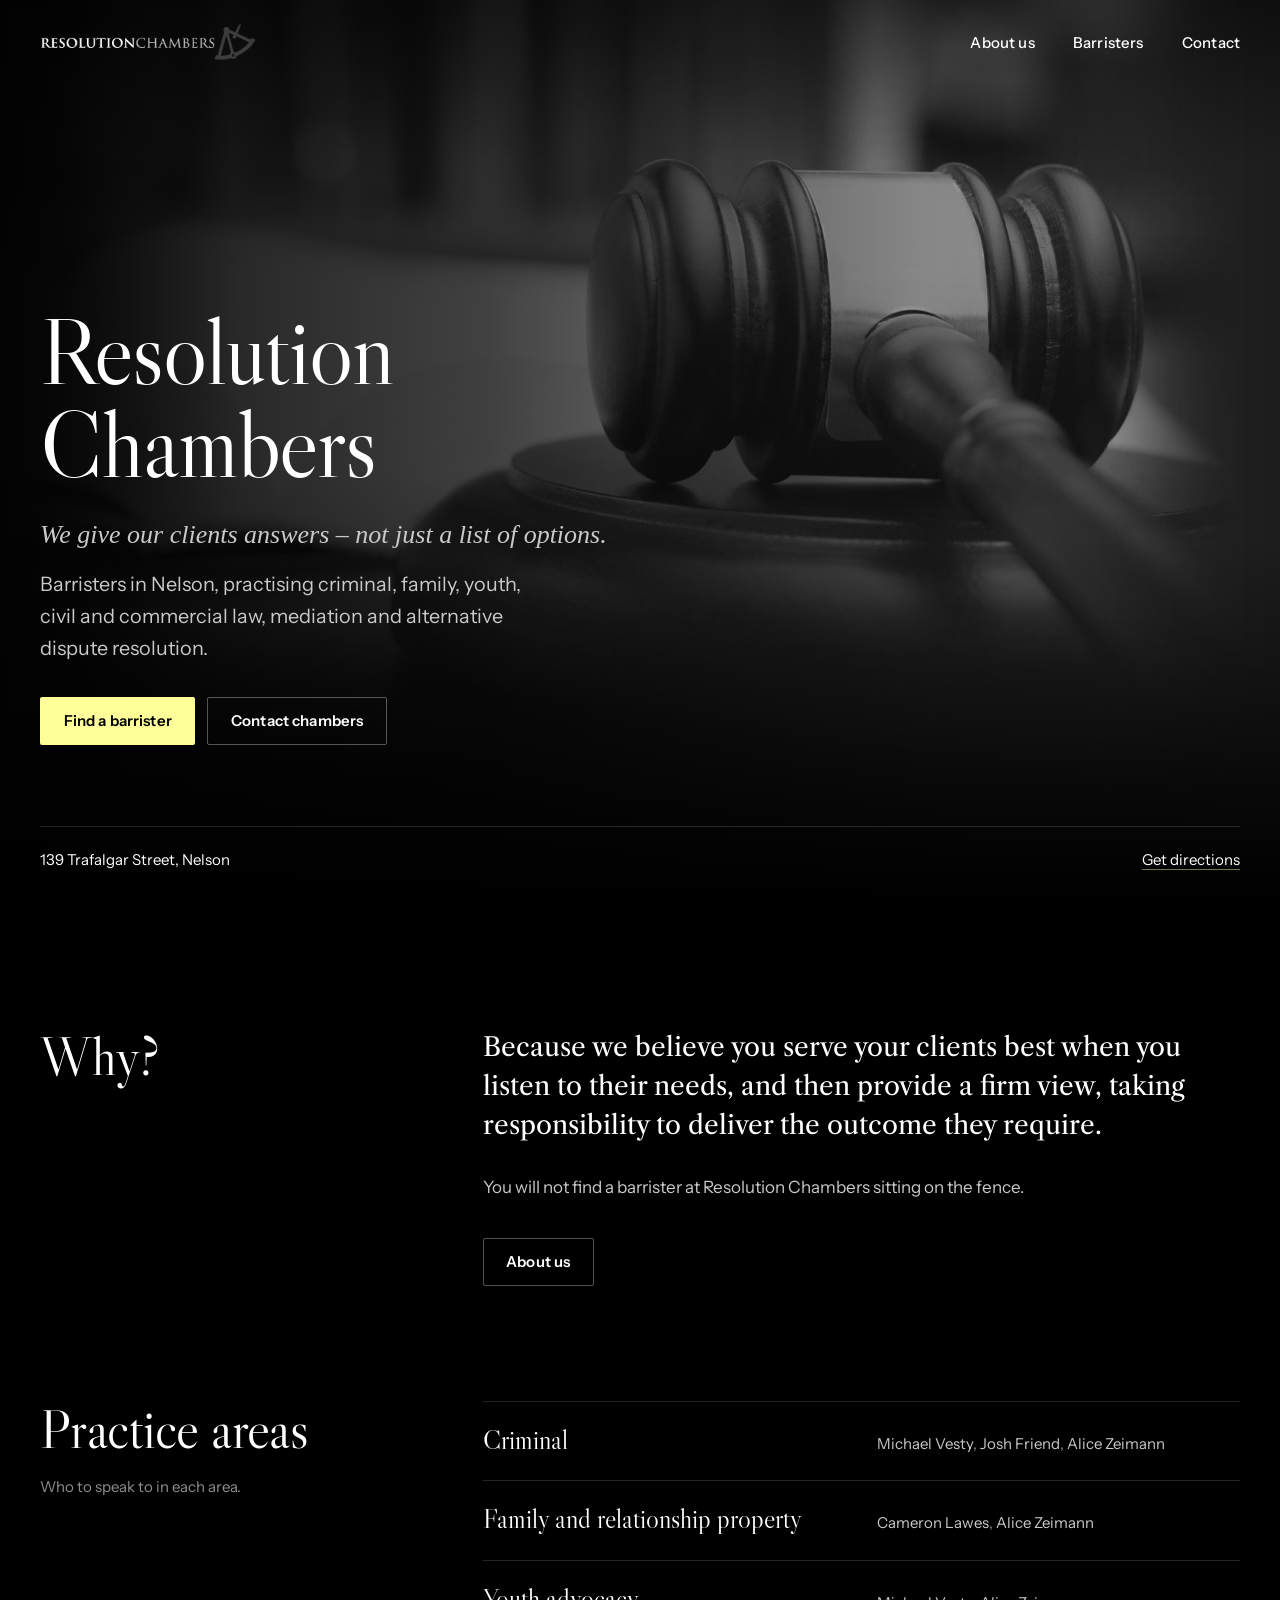
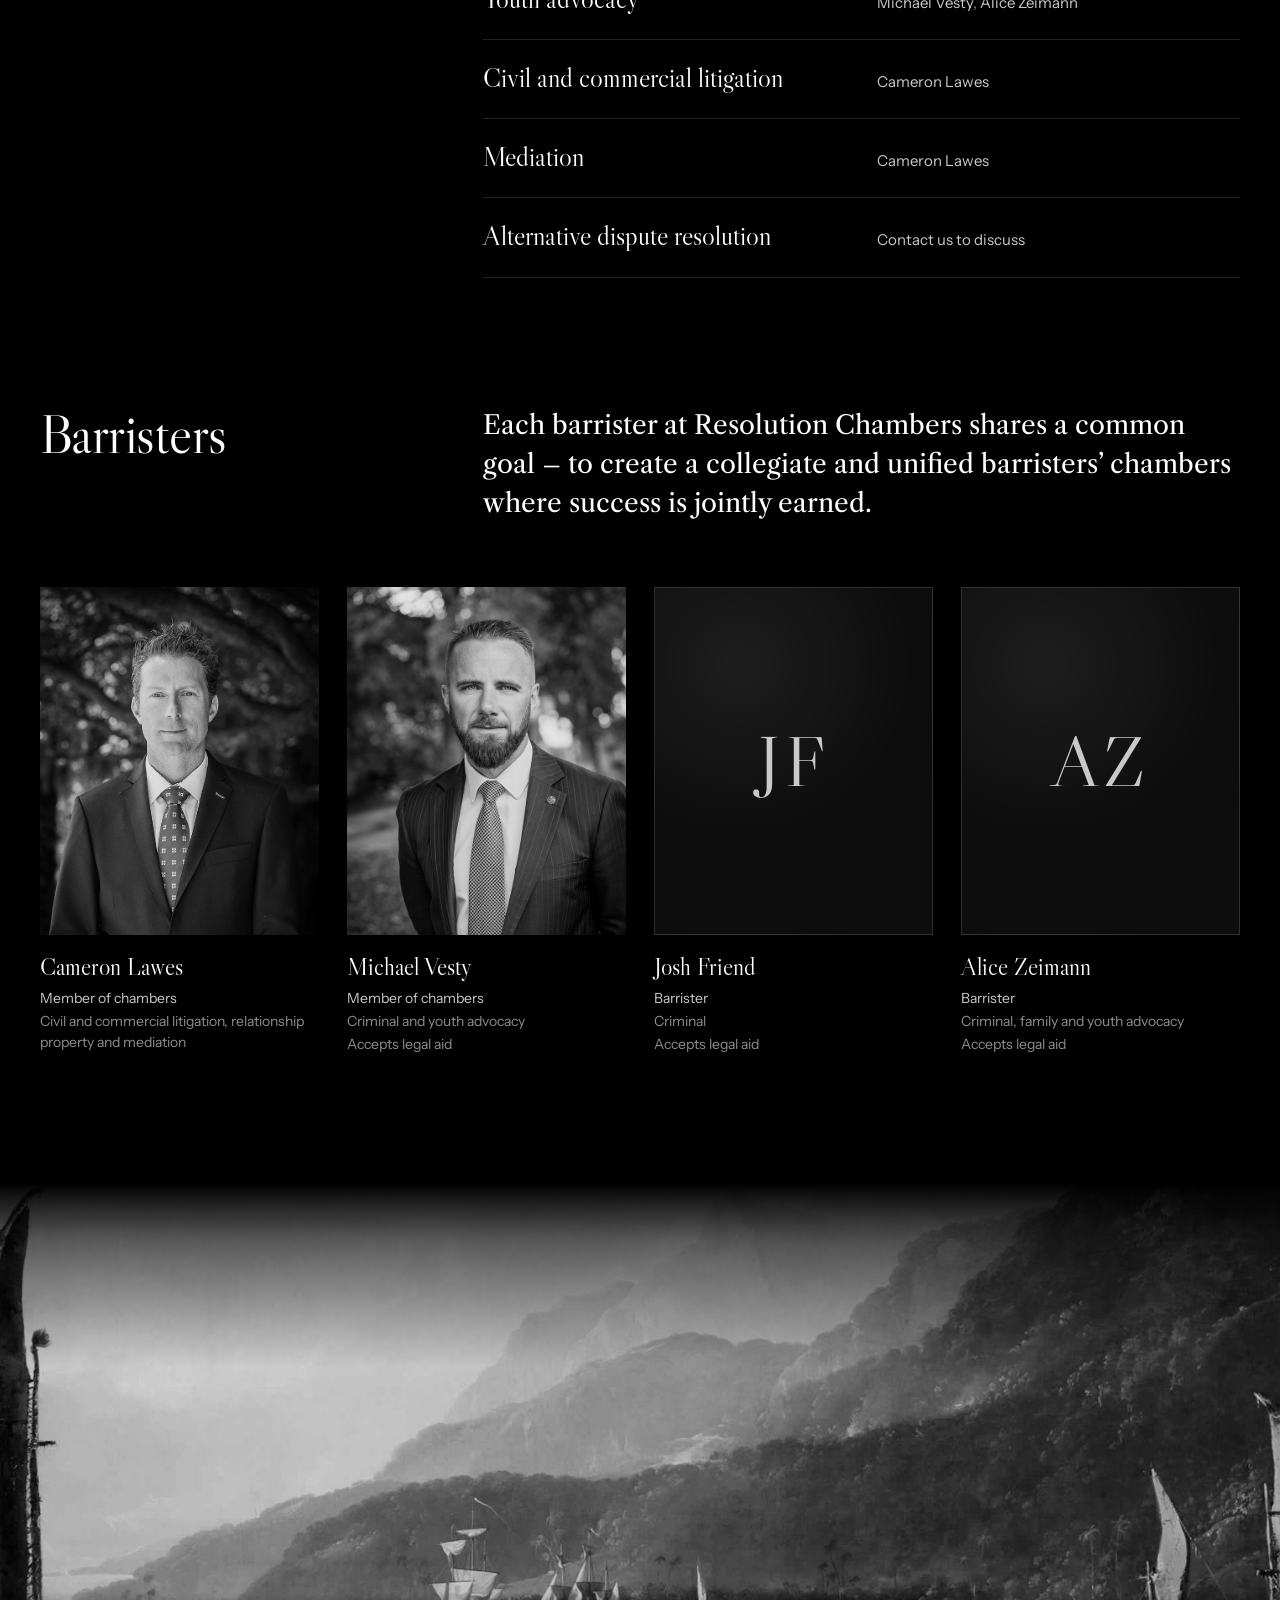
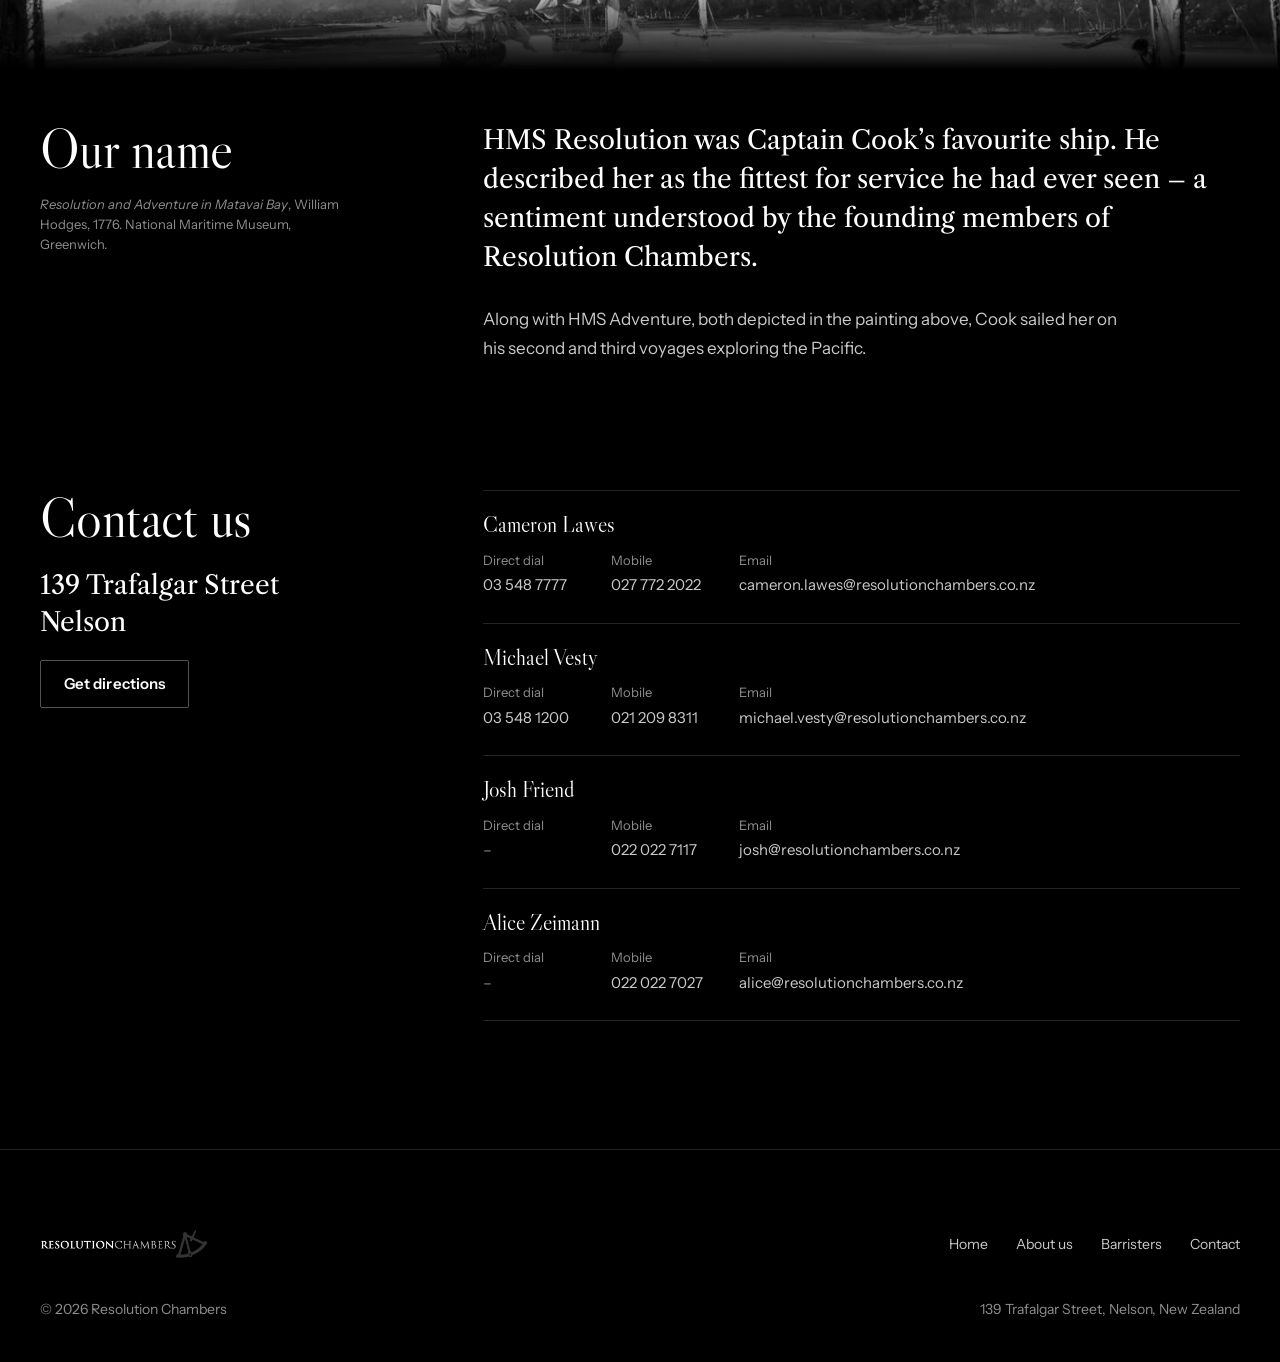
==== commit e08b6098: "Lead home hero with chambers name; update Cameron's practice areas - Home hero now opens with "Resol" ====
--- a/index.html
+++ b/index.html
@@ -4,12 +4,12 @@
 <meta charset="utf-8">
 <meta name="viewport" content="width=device-width, initial-scale=1">
 <title>Resolution Chambers | Barristers &amp; Lawyers, Nelson NZ</title>
-<meta name="description" content="Resolution Chambers, 139 Trafalgar Street, Nelson. Barristers practising criminal, family, youth, civil and commercial law, and alternative dispute resolution.">
+<meta name="description" content="Resolution Chambers, 139 Trafalgar Street, Nelson. Barristers practising criminal, family, youth, civil and commercial law, mediation and alternative dispute resolution.">
 <link rel="canonical" href="https://www.resolutionchambers.co.nz/">
 <meta property="og:type" content="website">
 <meta property="og:site_name" content="Resolution Chambers">
 <meta property="og:title" content="Resolution Chambers | Barristers &amp; Lawyers, Nelson NZ">
-<meta property="og:description" content="Resolution Chambers, 139 Trafalgar Street, Nelson. Barristers practising criminal, family, youth, civil and commercial law, and alternative dispute resolution.">
+<meta property="og:description" content="Resolution Chambers, 139 Trafalgar Street, Nelson. Barristers practising criminal, family, youth, civil and commercial law, mediation and alternative dispute resolution.">
 <meta property="og:url" content="https://www.resolutionchambers.co.nz/">
 <meta property="og:image" content="https://www.resolutionchambers.co.nz/assets/img/gavel.jpg">
 <meta name="theme-color" content="#000000">
@@ -22,7 +22,7 @@
 <link rel="stylesheet" href="assets/css/site.css">
 <script>document.documentElement.classList.add('js');setTimeout(function(){document.documentElement.classList.add('is-ready')},2000);</script>
 <script src="assets/js/site.js" defer></script>
-<script type="application/ld+json">{"@context": "https://schema.org", "@type": "LegalService", "name": "Resolution Chambers", "url": "https://www.resolutionchambers.co.nz/", "logo": "https://www.resolutionchambers.co.nz/assets/img/logo.png", "image": "https://www.resolutionchambers.co.nz/assets/img/gavel.jpg", "address": {"@type": "PostalAddress", "streetAddress": "139 Trafalgar Street", "addressLocality": "Nelson", "addressCountry": "NZ"}, "knowsAbout": ["Criminal law", "Family law", "Youth advocacy", "Civil litigation", "Commercial litigation", "Alternative dispute resolution"], "employee": [{"@type": "Person", "name": "Cameron Lawes", "url": "https://www.resolutionchambers.co.nz/cameron-lawes/"}, {"@type": "Person", "name": "Michael Vesty", "url": "https://www.resolutionchambers.co.nz/michael-vesty/"}, {"@type": "Person", "name": "Josh Friend", "url": "https://www.resolutionchambers.co.nz/josh-friend/"}, {"@type": "Person", "name": "Alice Zeimann", "url": "https://www.resolutionchambers.co.nz/alice-zeimann/"}]}</script>
+<script type="application/ld+json">{"@context": "https://schema.org", "@type": "LegalService", "name": "Resolution Chambers", "url": "https://www.resolutionchambers.co.nz/", "logo": "https://www.resolutionchambers.co.nz/assets/img/logo.png", "image": "https://www.resolutionchambers.co.nz/assets/img/gavel.jpg", "address": {"@type": "PostalAddress", "streetAddress": "139 Trafalgar Street", "addressLocality": "Nelson", "addressCountry": "NZ"}, "knowsAbout": ["Criminal law", "Family law", "Youth advocacy", "Civil litigation", "Commercial litigation", "Mediation", "Alternative dispute resolution"], "employee": [{"@type": "Person", "name": "Cameron Lawes", "url": "https://www.resolutionchambers.co.nz/cameron-lawes/"}, {"@type": "Person", "name": "Michael Vesty", "url": "https://www.resolutionchambers.co.nz/michael-vesty/"}, {"@type": "Person", "name": "Josh Friend", "url": "https://www.resolutionchambers.co.nz/josh-friend/"}, {"@type": "Person", "name": "Alice Zeimann", "url": "https://www.resolutionchambers.co.nz/alice-zeimann/"}]}</script>
 </head>
 <body>
 <a class="skip" href="#main">Skip to content</a>
@@ -61,11 +61,11 @@
     <div class="hero-media"><img src="assets/img/gavel.jpg" alt="" width="1920" height="1200" fetchpriority="high"></div>
     <div class="wrap hero-inner">
       <h1 class="hero-title">
-        <span class="line"><span style="--i:0">We give our clients</span></span>
-        <span class="line"><span style="--i:1">answers – not just</span></span>
-        <span class="line"><span style="--i:2">a list of options.</span></span>
+        <span class="line"><span style="--i:0">Resolution</span></span>
+        <span class="line"><span style="--i:1">Chambers</span></span>
       </h1>
-      <p class="hero-sub hero-fade">Resolution Chambers is a barristers’ chambers in Nelson, practising criminal, family, youth, civil and commercial law, and alternative dispute resolution.</p>
+      <p class="hero-byline hero-fade">We give our clients answers – not just a list of options.</p>
+      <p class="hero-sub hero-fade">Barristers in Nelson, practising criminal, family, youth, civil and commercial law, mediation and alternative dispute resolution.</p>
       <div class="btn-row hero-actions hero-fade">
         <a class="btn btn--primary" href="#barristers">Find a barrister</a>
         <a class="btn btn--ghost" href="contact/">Contact chambers</a>
@@ -93,10 +93,11 @@
           <p class="note">Who to speak to in each area.</p>
         </div>
         <ul class="areas">
-        <li><span class="area-name">Criminal</span><span class="area-who"><a href="cameron-lawes/">Cameron Lawes</a>, <a href="michael-vesty/">Michael Vesty</a>, <a href="josh-friend/">Josh Friend</a>, <a href="alice-zeimann/">Alice Zeimann</a></span></li>
+        <li><span class="area-name">Criminal</span><span class="area-who"><a href="michael-vesty/">Michael Vesty</a>, <a href="josh-friend/">Josh Friend</a>, <a href="alice-zeimann/">Alice Zeimann</a></span></li>
         <li><span class="area-name">Family and relationship property</span><span class="area-who"><a href="cameron-lawes/">Cameron Lawes</a>, <a href="alice-zeimann/">Alice Zeimann</a></span></li>
         <li><span class="area-name">Youth advocacy</span><span class="area-who"><a href="michael-vesty/">Michael Vesty</a>, <a href="alice-zeimann/">Alice Zeimann</a></span></li>
         <li><span class="area-name">Civil and commercial litigation</span><span class="area-who"><a href="cameron-lawes/">Cameron Lawes</a></span></li>
+        <li><span class="area-name">Mediation</span><span class="area-who"><a href="cameron-lawes/">Cameron Lawes</a></span></li>
         <li><span class="area-name">Alternative dispute resolution</span><span class="area-who"><a href="contact/">Contact us to discuss</a></span></li>
       </ul>
       </div>
@@ -114,7 +115,7 @@
         <div class="portrait"><img src="assets/img/cameron-lawes.jpg" alt="" width="667" height="999" loading="lazy"></div>
         <h3 class="person-name"><a href="cameron-lawes/">Cameron Lawes</a></h3>
         <p class="person-role">Member of chambers</p>
-        <p class="person-meta">Civil and commercial, relationship property and criminal litigation</p>
+        <p class="person-meta">Civil and commercial litigation, relationship property and mediation</p>
       </li>
       <li class="person">
         <div class="portrait"><img src="assets/img/michael-vesty.jpg" alt="" width="664" height="995" loading="lazy"></div>
--- a/assets/css/site.css
+++ b/assets/css/site.css
@@ -424,12 +424,22 @@
 
 .hero-title .line > span { display: block; }
 
+/* The chambers' motto sits under the name, smaller and quieter */
+.hero-byline {
+  max-width: 30em;
+  margin-top: 24px;
+  color: var(--stone);
+  font: italic 400 var(--lede)/1.45 var(--serif);
+}
+
 .hero-sub {
   max-width: 40ch;
   margin-top: 28px;
   font-size: clamp(1.0625rem, 1rem + 0.3vw, 1.25rem);
   line-height: 1.6;
 }
+
+.hero-byline + .hero-sub { margin-top: 16px; }
 
 .hero-actions { margin-top: 32px; }
 
